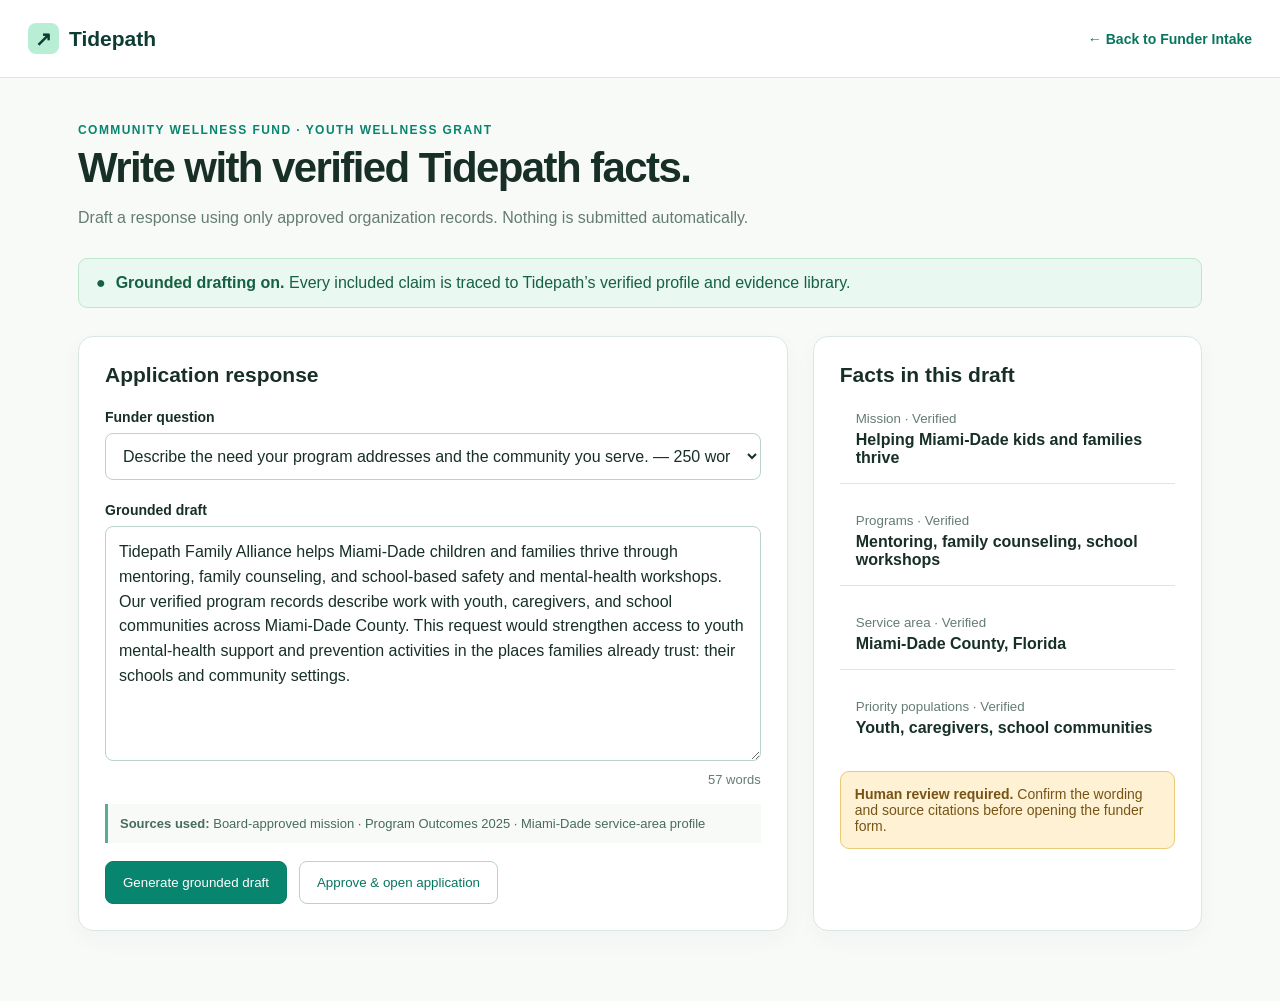
==== grant-writer.html @ 13b693a2 "Build Tidepath grant discovery workflow" ====
<!doctype html>
<html lang="en">
<head>
  <meta charset="utf-8">
  <meta name="viewport" content="width=device-width, initial-scale=1">
  <title>Grant Writer — Tidepath</title>
  <style>
    :root{--pine:#0c3c32;--green:#07856f;--mint:#e4f5ed;--ink:#172f27;--muted:#657c73;--line:#dbe7e1;--paper:#f8faf8;--amber:#fff1d4}
    *{box-sizing:border-box} body{margin:0;background:var(--paper);color:var(--ink);font-family:Inter,Arial,sans-serif} header{height:78px;background:#fff;border-bottom:1px solid var(--line);display:flex;align-items:center;justify-content:space-between;padding:0 max(28px,calc((100vw - 1300px)/2));gap:18px}.brand{font-weight:800;font-size:21px;color:var(--pine);display:flex;gap:10px;align-items:center}.mark{width:31px;height:31px;border-radius:8px;background:#b8efd4;color:var(--pine);display:grid;place-items:center;font-size:20px}.back{color:#087560;text-decoration:none;font-weight:700;font-size:14px}.layout{max-width:1180px;margin:0 auto;padding:45px 28px 70px}.eyebrow{color:var(--green);font-size:12px;text-transform:uppercase;font-weight:850;letter-spacing:.12em}h1{font-size:42px;line-height:1.05;margin:9px 0 11px;letter-spacing:-1.6px}p{color:var(--muted);line-height:1.5}.status{background:#e9f8f0;color:#166044;border:1px solid #bce7cd;border-radius:9px;padding:15px 17px;margin:28px 0;display:flex;gap:10px}.grid{display:grid;grid-template-columns:1.55fr .85fr;gap:25px}.card{background:#fff;border:1px solid var(--line);border-radius:15px;padding:26px;box-shadow:0 8px 25px rgba(18,58,45,.035)}h2{font-size:21px;margin:0 0 8px}label{display:block;font-weight:750;font-size:14px;margin:22px 0 8px}select,textarea{width:100%;font:inherit;border:1px solid #b9d3c8;border-radius:8px;padding:13px;background:white;color:var(--ink)}textarea{min-height:235px;line-height:1.55;resize:vertical}.source{background:#f3faf6;border-radius:9px;padding:14px;border:1px solid #d1e9dc;font-size:14px;color:#376c5d}.source strong{color:var(--pine)}.actions{display:flex;gap:12px;margin-top:18px;flex-wrap:wrap}button{font:700 15px inherit;border-radius:8px;padding:13px 17px;cursor:pointer;border:1px solid #0b7e69;background:#07856f;color:white}button.secondary{background:white;color:#087560;border-color:#acd9cb}.details{display:grid;gap:13px}.detail{padding:16px;border-bottom:1px solid var(--line)}.detail:last-child{border:0}.detail small{display:block;color:var(--muted);margin-bottom:5px}.cite{font-size:13px;background:#f8faf8;border-left:3px solid #59ad8e;padding:12px;margin-top:17px;color:#476b5e}.warning{background:var(--amber);border:1px solid #eac978;color:#775415;border-radius:9px;padding:14px;font-size:14px;margin-top:18px}.word{font-size:13px;color:var(--muted);text-align:right;margin-top:7px}@media(max-width:800px){.grid{grid-template-columns:1fr}h1{font-size:35px}.layout{padding:32px 18px}header{padding:0 18px}}
  </style>
</head>
<body>
  <header><div class="brand"><span class="mark">↗</span> Tidepath</div><a class="back" href="index.html">← Back to Funder Intake</a></header>
  <main class="layout">
    <div class="eyebrow">Community Wellness Fund · Youth Wellness Grant</div>
    <h1>Write with verified Tidepath facts.</h1>
    <p>Draft a response using only approved organization records. Nothing is submitted automatically.</p>
    <div class="status">● <span><strong>Grounded drafting on.</strong> Every included claim is traced to Tidepath’s verified profile and evidence library.</span></div>
    <div class="grid">
      <section class="card">
        <h2>Application response</h2>
        <label for="question">Funder question</label>
        <select id="question"><option value="need">Describe the need your program addresses and the community you serve. — 250 words</option><option value="program">Describe your program activities, intended outcomes, and how you will measure success. — 500 words</option><option value="budget">How will you use grant funds? — 250 words</option></select>
        <label for="draft">Grounded draft</label>
        <textarea id="draft">Tidepath Family Alliance helps Miami-Dade children and families thrive through mentoring, family counseling, and school-based safety and mental-health workshops. Our verified program records describe work with youth, caregivers, and school communities across Miami-Dade County. This request would strengthen access to youth mental-health support and prevention activities in the places families already trust: their schools and community settings.</textarea>
        <div id="word" class="word"></div>
        <div class="cite"><strong>Sources used:</strong> Board-approved mission · Program Outcomes 2025 · Miami-Dade service-area profile</div>
        <div class="actions"><button id="generate" type="button">Generate grounded draft</button><button id="approve" class="secondary" type="button">Approve & open application</button></div>
      </section>
      <aside class="card"><h2>Facts in this draft</h2><div class="details"><div class="detail"><small>Mission · Verified</small><strong>Helping Miami-Dade kids and families thrive</strong></div><div class="detail"><small>Programs · Verified</small><strong>Mentoring, family counseling, school workshops</strong></div><div class="detail"><small>Service area · Verified</small><strong>Miami-Dade County, Florida</strong></div><div class="detail"><small>Priority populations · Verified</small><strong>Youth, caregivers, school communities</strong></div></div><div class="warning"><strong>Human review required.</strong> Confirm the wording and source citations before opening the funder form.</div></aside>
    </div>
  </main>
  <script>
    const draft=document.getElementById('draft'), question=document.getElementById('question'), word=document.getElementById('word');
    if (new URLSearchParams(window.location.search).get('opportunity') === 'miami') {
      document.querySelector('.eyebrow').textContent = 'MIAMI GRANT OFFER · YOUTH WELLNESS MICROGRANT';
      question.options[0].textContent = 'Tell us about your project and Greater Miami impact. — 2,000 characters';
      question.options[1].textContent = 'How will you use the money? — 500 characters';
      question.options[2].textContent = 'Tell us a little about your organization. — 500 characters';
    }
    const responses={need:'Tidepath Family Alliance helps Miami-Dade children and families thrive through mentoring, family counseling, and school-based safety and mental-health workshops. Our verified program records describe work with youth, caregivers, and school communities across Miami-Dade County. This request would strengthen access to youth mental-health support and prevention activities in the places families already trust: their schools and community settings.',program:'Tidepath delivers mentoring, family counseling, and safety and mental-health workshops in Miami-Dade schools and community settings. We will track participation across youth, caregivers, and school communities, along with approved program outcomes and feedback from participants. Our staff will use these records to monitor reach and improve delivery throughout the grant period.',budget:'Tidepath will use grant funds for staff time, program supplies, transportation, and evaluation connected to youth mental-health workshops. Each expense will be assigned to the funder-approved budget category and reviewed against the grant period before it is reported.'};
    function update(){word.textContent=draft.value.trim().split(/\s+/).filter(Boolean).length+' words';} update(); draft.addEventListener('input',update); document.getElementById('generate').addEventListener('click',()=>{draft.value=responses[question.value];update();});
    document.getElementById('approve').addEventListener('click',()=>{const application={name:'Claudette Rivera',email:'claudette@tidepath.org',organization:'Tidepath Family Alliance',title:'Youth Wellness in Miami-Dade',project:draft.value,money:'Grant funds will support staff time, program supplies, transportation, and evaluation for youth mental-health workshops.',about:'Tidepath Family Alliance helps Miami-Dade children and families thrive through mentoring, family counseling, and school-based safety and mental-health workshops.',miami:'This project serves young people, caregivers, and school communities in Miami-Dade County, Florida.'};const sharedDraft=btoa(unescape(encodeURIComponent(JSON.stringify(application))));window.open('https://miami-grant-offer.vercel.app/?from=tidepath&draft='+encodeURIComponent(sharedDraft),'_blank','noopener,noreferrer');});
  </script>
</body>
</html>
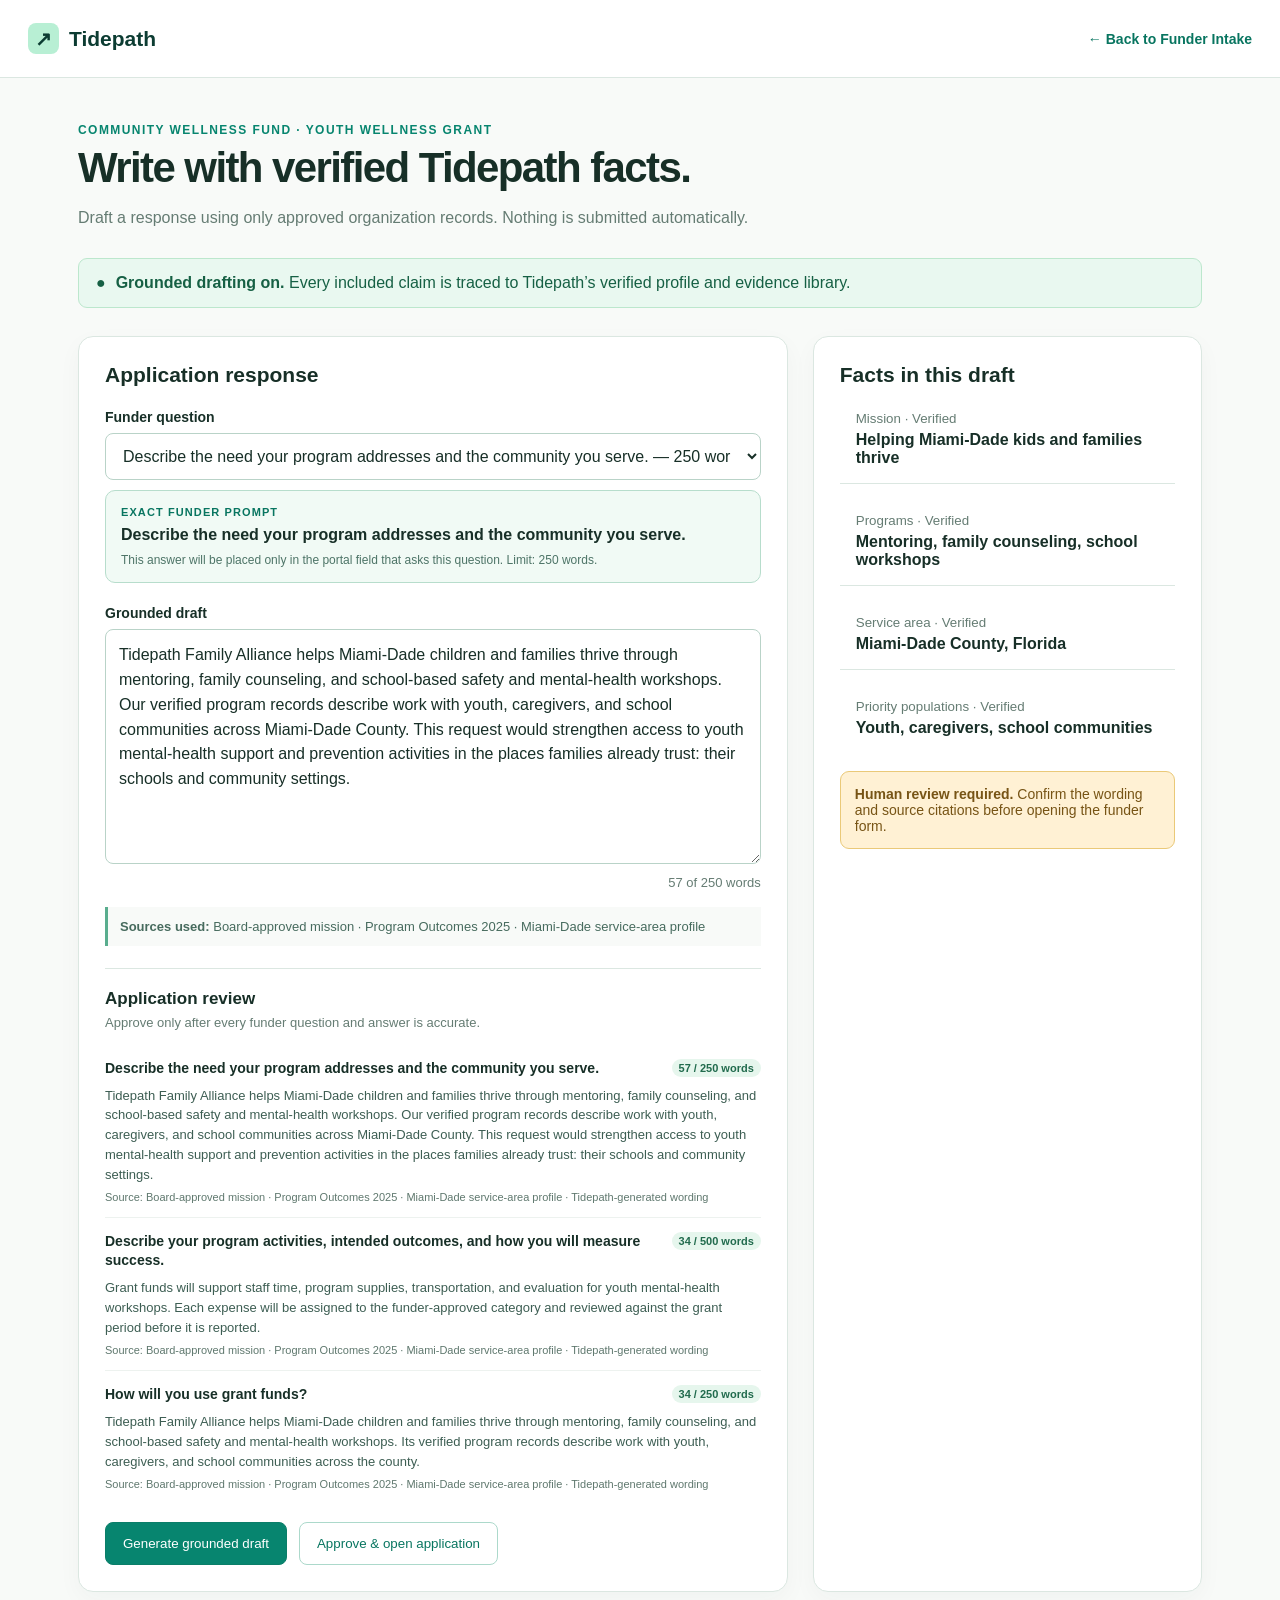
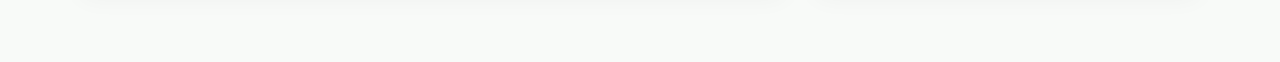
==== commit 8ec83dd6: "Add foundation discovery, operating finances, and approved-draft fill. Search Candid alongside Grant" ====
--- a/grant-writer.html
+++ b/grant-writer.html
@@ -6,11 +6,14 @@
   <title>Grant Writer — Tidepath</title>
   <style>
     :root{--pine:#0c3c32;--green:#07856f;--mint:#e4f5ed;--ink:#172f27;--muted:#657c73;--line:#dbe7e1;--paper:#f8faf8;--amber:#fff1d4}
-    *{box-sizing:border-box} body{margin:0;background:var(--paper);color:var(--ink);font-family:Inter,Arial,sans-serif} header{height:78px;background:#fff;border-bottom:1px solid var(--line);display:flex;align-items:center;justify-content:space-between;padding:0 max(28px,calc((100vw - 1300px)/2));gap:18px}.brand{font-weight:800;font-size:21px;color:var(--pine);display:flex;gap:10px;align-items:center}.mark{width:31px;height:31px;border-radius:8px;background:#b8efd4;color:var(--pine);display:grid;place-items:center;font-size:20px}.back{color:#087560;text-decoration:none;font-weight:700;font-size:14px}.layout{max-width:1180px;margin:0 auto;padding:45px 28px 70px}.eyebrow{color:var(--green);font-size:12px;text-transform:uppercase;font-weight:850;letter-spacing:.12em}h1{font-size:42px;line-height:1.05;margin:9px 0 11px;letter-spacing:-1.6px}p{color:var(--muted);line-height:1.5}.status{background:#e9f8f0;color:#166044;border:1px solid #bce7cd;border-radius:9px;padding:15px 17px;margin:28px 0;display:flex;gap:10px}.grid{display:grid;grid-template-columns:1.55fr .85fr;gap:25px}.card{background:#fff;border:1px solid var(--line);border-radius:15px;padding:26px;box-shadow:0 8px 25px rgba(18,58,45,.035)}h2{font-size:21px;margin:0 0 8px}label{display:block;font-weight:750;font-size:14px;margin:22px 0 8px}select,textarea{width:100%;font:inherit;border:1px solid #b9d3c8;border-radius:8px;padding:13px;background:white;color:var(--ink)}textarea{min-height:235px;line-height:1.55;resize:vertical}.source{background:#f3faf6;border-radius:9px;padding:14px;border:1px solid #d1e9dc;font-size:14px;color:#376c5d}.source strong{color:var(--pine)}.actions{display:flex;gap:12px;margin-top:18px;flex-wrap:wrap}button{font:700 15px inherit;border-radius:8px;padding:13px 17px;cursor:pointer;border:1px solid #0b7e69;background:#07856f;color:white}button.secondary{background:white;color:#087560;border-color:#acd9cb}.details{display:grid;gap:13px}.detail{padding:16px;border-bottom:1px solid var(--line)}.detail:last-child{border:0}.detail small{display:block;color:var(--muted);margin-bottom:5px}.cite{font-size:13px;background:#f8faf8;border-left:3px solid #59ad8e;padding:12px;margin-top:17px;color:#476b5e}.warning{background:var(--amber);border:1px solid #eac978;color:#775415;border-radius:9px;padding:14px;font-size:14px;margin-top:18px}.word{font-size:13px;color:var(--muted);text-align:right;margin-top:7px}@media(max-width:800px){.grid{grid-template-columns:1fr}h1{font-size:35px}.layout{padding:32px 18px}header{padding:0 18px}}
+    *{box-sizing:border-box} body{margin:0;background:var(--paper);color:var(--ink);font-family:Inter,Arial,sans-serif} header{height:78px;background:#fff;border-bottom:1px solid var(--line);display:flex;align-items:center;justify-content:space-between;padding:0 max(28px,calc((100vw - 1300px)/2));gap:18px}.brand{font-weight:800;font-size:21px;color:var(--pine);display:flex;gap:10px;align-items:center;text-decoration:none}.mark{width:31px;height:31px;border-radius:8px;background:#b8efd4;color:var(--pine);display:grid;place-items:center;font-size:20px}.back{color:#087560;text-decoration:none;font-weight:700;font-size:14px}.layout{max-width:1180px;margin:0 auto;padding:45px 28px 70px}.eyebrow{color:var(--green);font-size:12px;text-transform:uppercase;font-weight:850;letter-spacing:.12em}h1{font-size:42px;line-height:1.05;margin:9px 0 11px;letter-spacing:-1.6px}p{color:var(--muted);line-height:1.5}.status{background:#e9f8f0;color:#166044;border:1px solid #bce7cd;border-radius:9px;padding:15px 17px;margin:28px 0;display:flex;gap:10px}.grid{display:grid;grid-template-columns:1.55fr .85fr;gap:25px}.card{background:#fff;border:1px solid var(--line);border-radius:15px;padding:26px;box-shadow:0 8px 25px rgba(18,58,45,.035)}h2{font-size:21px;margin:0 0 8px}label{display:block;font-weight:750;font-size:14px;margin:22px 0 8px}select,textarea{width:100%;font:inherit;border:1px solid #b9d3c8;border-radius:8px;padding:13px;background:white;color:var(--ink)}textarea{min-height:235px;line-height:1.55;resize:vertical}.source{background:#f3faf6;border-radius:9px;padding:14px;border:1px solid #d1e9dc;font-size:14px;color:#376c5d}.source strong{color:var(--pine)}.actions{display:flex;gap:12px;margin-top:18px;flex-wrap:wrap}button{font:700 15px inherit;border-radius:8px;padding:13px 17px;cursor:pointer;border:1px solid #0b7e69;background:#07856f;color:white}button.secondary{background:white;color:#087560;border-color:#acd9cb}.details{display:grid;gap:13px}.detail{padding:16px;border-bottom:1px solid var(--line)}.detail:last-child{border:0}.detail small{display:block;color:var(--muted);margin-bottom:5px}.cite{font-size:13px;background:#f8faf8;border-left:3px solid #59ad8e;padding:12px;margin-top:17px;color:#476b5e}.warning{background:var(--amber);border:1px solid #eac978;color:#775415;border-radius:9px;padding:14px;font-size:14px;margin-top:18px}.word{font-size:13px;color:var(--muted);text-align:right;margin-top:7px}@media(max-width:800px){.grid{grid-template-columns:1fr}h1{font-size:35px}.layout{padding:32px 18px}header{padding:0 18px}}
+  </style>
+  <style>
+    .prompt-review{margin:10px 0 18px;padding:15px;border:1px solid #b7ddcc;border-radius:10px;background:#f1faf5}.prompt-label{color:#087560;font-size:11px;font-weight:850;letter-spacing:.1em;text-transform:uppercase}.prompt-text{margin-top:6px;font-size:16px;font-weight:750;line-height:1.38}.prompt-help{margin-top:7px;color:#4d7467;font-size:12px}.application-review{margin-top:22px;padding-top:20px;border-top:1px solid var(--line)}.application-review h3{margin:0;font-size:17px}.application-review>p{margin:4px 0 12px;font-size:13px}.review-question{padding:14px 0;border-top:1px solid #edf2ef}.review-question:first-of-type{border-top:0}.review-question-head{display:flex;justify-content:space-between;gap:12px;align-items:flex-start}.review-question b{font-size:14px;line-height:1.35}.review-question span{flex:0 0 auto;padding:3px 7px;border-radius:10px;background:#e6f6ed;color:#216b4d;font-size:11px;font-weight:800}.review-answer{margin:8px 0 0;color:#3d5e53;font-size:13px;line-height:1.52}.review-source{margin-top:7px;color:#5f786e;font-size:11px}
   </style>
 </head>
 <body>
-  <header><div class="brand"><span class="mark">↗</span> Tidepath</div><a class="back" href="index.html">← Back to Funder Intake</a></header>
+  <header><a class="brand" href="index.html?view=overview" aria-label="Tidepath home — Overview"><span class="mark">↗</span> Tidepath</a><a class="back" href="index.html">← Back to Funder Intake</a></header>
   <main class="layout">
     <div class="eyebrow">Community Wellness Fund · Youth Wellness Grant</div>
     <h1>Write with verified Tidepath facts.</h1>
@@ -20,27 +23,45 @@
       <section class="card">
         <h2>Application response</h2>
         <label for="question">Funder question</label>
-        <select id="question"><option value="need">Describe the need your program addresses and the community you serve. — 250 words</option><option value="program">Describe your program activities, intended outcomes, and how you will measure success. — 500 words</option><option value="budget">How will you use grant funds? — 250 words</option></select>
+        <select id="question"><option value="need">Describe the need your program addresses and the community you serve. — 250 words</option><option value="program">Describe your program activities, intended outcomes, and how you will measure success. — 500 words</option><option value="budget">How will you use grant funds? — 250 words</option><option value="impact" hidden>How does this project impact Greater Miami? — 700 characters</option></select>
+        <div class="prompt-review"><div class="prompt-label">Exact funder prompt</div><div class="prompt-text" id="prompt-text"></div><div class="prompt-help" id="prompt-help"></div></div>
         <label for="draft">Grounded draft</label>
         <textarea id="draft">Tidepath Family Alliance helps Miami-Dade children and families thrive through mentoring, family counseling, and school-based safety and mental-health workshops. Our verified program records describe work with youth, caregivers, and school communities across Miami-Dade County. This request would strengthen access to youth mental-health support and prevention activities in the places families already trust: their schools and community settings.</textarea>
         <div id="word" class="word"></div>
         <div class="cite"><strong>Sources used:</strong> Board-approved mission · Program Outcomes 2025 · Miami-Dade service-area profile</div>
+        <section class="application-review"><h3>Application review</h3><p>Approve only after every funder question and answer is accurate.</p><div id="review-list"></div></section>
         <div class="actions"><button id="generate" type="button">Generate grounded draft</button><button id="approve" class="secondary" type="button">Approve & open application</button></div>
       </section>
       <aside class="card"><h2>Facts in this draft</h2><div class="details"><div class="detail"><small>Mission · Verified</small><strong>Helping Miami-Dade kids and families thrive</strong></div><div class="detail"><small>Programs · Verified</small><strong>Mentoring, family counseling, school workshops</strong></div><div class="detail"><small>Service area · Verified</small><strong>Miami-Dade County, Florida</strong></div><div class="detail"><small>Priority populations · Verified</small><strong>Youth, caregivers, school communities</strong></div></div><div class="warning"><strong>Human review required.</strong> Confirm the wording and source citations before opening the funder form.</div></aside>
     </div>
   </main>
   <script>
-    const draft=document.getElementById('draft'), question=document.getElementById('question'), word=document.getElementById('word');
-    if (new URLSearchParams(window.location.search).get('opportunity') === 'miami') {
+    const draft=document.getElementById('draft'), question=document.getElementById('question'), word=document.getElementById('word'), promptText=document.getElementById('prompt-text'), promptHelp=document.getElementById('prompt-help'), reviewList=document.getElementById('review-list');
+    const isMiami = new URLSearchParams(window.location.search).get('opportunity') === 'miami';
+    const responses={need:'Tidepath Family Alliance helps Miami-Dade children and families thrive through mentoring, family counseling, and school-based safety and mental-health workshops. Our verified program records describe work with youth, caregivers, and school communities across Miami-Dade County. This request would strengthen access to youth mental-health support and prevention activities in the places families already trust: their schools and community settings.',program:'Grant funds will support staff time, program supplies, transportation, and evaluation for youth mental-health workshops. Each expense will be assigned to the funder-approved category and reviewed against the grant period before it is reported.',budget:'Tidepath Family Alliance helps Miami-Dade children and families thrive through mentoring, family counseling, and school-based safety and mental-health workshops. Its verified program records describe work with youth, caregivers, and school communities across the county.',impact:'This project serves young people, caregivers, and school communities in Miami-Dade County, Florida, strengthening access to practical youth mental-health support in the places families already trust.'};
+    const genericPrompts={need:{prompt:'Describe the need your program addresses and the community you serve.',limit:250,unit:'words'},program:{prompt:'Describe your program activities, intended outcomes, and how you will measure success.',limit:500,unit:'words'},budget:{prompt:'How will you use grant funds?',limit:250,unit:'words'}};
+    const miamiPrompts={need:{prompt:'Tell us about your project.',limit:2000,unit:'characters'},program:{prompt:'How will you use the money?',limit:500,unit:'characters'},budget:{prompt:'Tell us a little about your organization.',limit:500,unit:'characters'},impact:{prompt:'How does this project impact Greater Miami?',limit:700,unit:'characters'}};
+    const prompts=isMiami?miamiPrompts:genericPrompts;
+    const sourceLabel='Board-approved mission · Program Outcomes 2025 · Miami-Dade service-area profile';
+    const escapeHtml=value=>String(value||'').replace(/[&<>"']/g,char=>({'&':'&amp;','<':'&lt;','>':'&gt;','"':'&quot;',"'":'&#39;'}[char]));
+    if (isMiami) {
       document.querySelector('.eyebrow').textContent = 'MIAMI GRANT OFFER · YOUTH WELLNESS MICROGRANT';
-      question.options[0].textContent = 'Tell us about your project and Greater Miami impact. — 2,000 characters';
+      question.options[0].textContent = 'Tell us about your project. — 2,000 characters';
       question.options[1].textContent = 'How will you use the money? — 500 characters';
       question.options[2].textContent = 'Tell us a little about your organization. — 500 characters';
+      question.options[3].hidden = false;
     }
-    const responses={need:'Tidepath Family Alliance helps Miami-Dade children and families thrive through mentoring, family counseling, and school-based safety and mental-health workshops. Our verified program records describe work with youth, caregivers, and school communities across Miami-Dade County. This request would strengthen access to youth mental-health support and prevention activities in the places families already trust: their schools and community settings.',program:'Tidepath delivers mentoring, family counseling, and safety and mental-health workshops in Miami-Dade schools and community settings. We will track participation across youth, caregivers, and school communities, along with approved program outcomes and feedback from participants. Our staff will use these records to monitor reach and improve delivery throughout the grant period.',budget:'Tidepath will use grant funds for staff time, program supplies, transportation, and evaluation connected to youth mental-health workshops. Each expense will be assigned to the funder-approved budget category and reviewed against the grant period before it is reported.'};
-    function update(){word.textContent=draft.value.trim().split(/\s+/).filter(Boolean).length+' words';} update(); draft.addEventListener('input',update); document.getElementById('generate').addEventListener('click',()=>{draft.value=responses[question.value];update();});
-    document.getElementById('approve').addEventListener('click',()=>{const application={name:'Claudette Rivera',email:'claudette@tidepath.org',organization:'Tidepath Family Alliance',title:'Youth Wellness in Miami-Dade',project:draft.value,money:'Grant funds will support staff time, program supplies, transportation, and evaluation for youth mental-health workshops.',about:'Tidepath Family Alliance helps Miami-Dade children and families thrive through mentoring, family counseling, and school-based safety and mental-health workshops.',miami:'This project serves young people, caregivers, and school communities in Miami-Dade County, Florida.'};const sharedDraft=btoa(unescape(encodeURIComponent(JSON.stringify(application))));window.open('https://miami-grant-offer.vercel.app/?from=tidepath&draft='+encodeURIComponent(sharedDraft),'_blank','noopener,noreferrer');});
+    const answers={...responses};
+    function countValue(value, unit){return unit==='characters'?value.length:value.trim().split(/\s+/).filter(Boolean).length;}
+    function updatePrompt(){const current=prompts[question.value];promptText.textContent=current.prompt;promptHelp.textContent='This answer will be placed only in the portal field that asks this question. Limit: '+current.limit.toLocaleString()+' '+current.unit+'.';}
+    function renderReview(){reviewList.innerHTML=Object.entries(prompts).map(([key,item])=>{const count=countValue(answers[key],item.unit);return `<article class="review-question"><div class="review-question-head"><b>${escapeHtml(item.prompt)}</b><span>${count.toLocaleString()} / ${item.limit.toLocaleString()} ${item.unit}</span></div><p class="review-answer">${escapeHtml(answers[key])}</p><div class="review-source">Source: ${escapeHtml(sourceLabel)} · Tidepath-generated wording</div></article>`;}).join('');}
+    function updateCount(){const current=prompts[question.value];word.textContent=countValue(draft.value,current.unit).toLocaleString()+' of '+current.limit.toLocaleString()+' '+current.unit;}
+    function syncCurrentAnswer(){answers[question.value]=draft.value;updateCount();renderReview();}
+    draft.value=answers.need;updatePrompt();updateCount();renderReview();
+    question.addEventListener('change',()=>{draft.value=answers[question.value]||'';updatePrompt();updateCount();});
+    draft.addEventListener('input',syncCurrentAnswer);
+    document.getElementById('generate').addEventListener('click',()=>{draft.value=responses[question.value];syncCurrentAnswer();});
+    document.getElementById('approve').addEventListener('click',()=>{syncCurrentAnswer();const application={name:'Claudette Rivera',email:'claudette@tidepath.org',organization:'Tidepath Family Alliance',title:'Youth Wellness in Miami-Dade',project:answers.need,money:answers.program,about:answers.budget,miami:answers.impact,sources:['Board-approved mission','Program Outcomes 2025','Miami-Dade service-area profile'],generatedFields:['project','money','about','miami']};window.postMessage({type:'TIDEPATH_APPROVED_DRAFT',payload:application},window.location.origin);try{localStorage.setItem('miamiGrantOfferDraft',JSON.stringify(application));}catch(error){}const portalUrl=new URL('miami-grant-offer.html',window.location.href);portalUrl.searchParams.set('from','tidepath');window.open(portalUrl.href,'_blank','noopener,noreferrer');});
   </script>
 </body>
 </html>
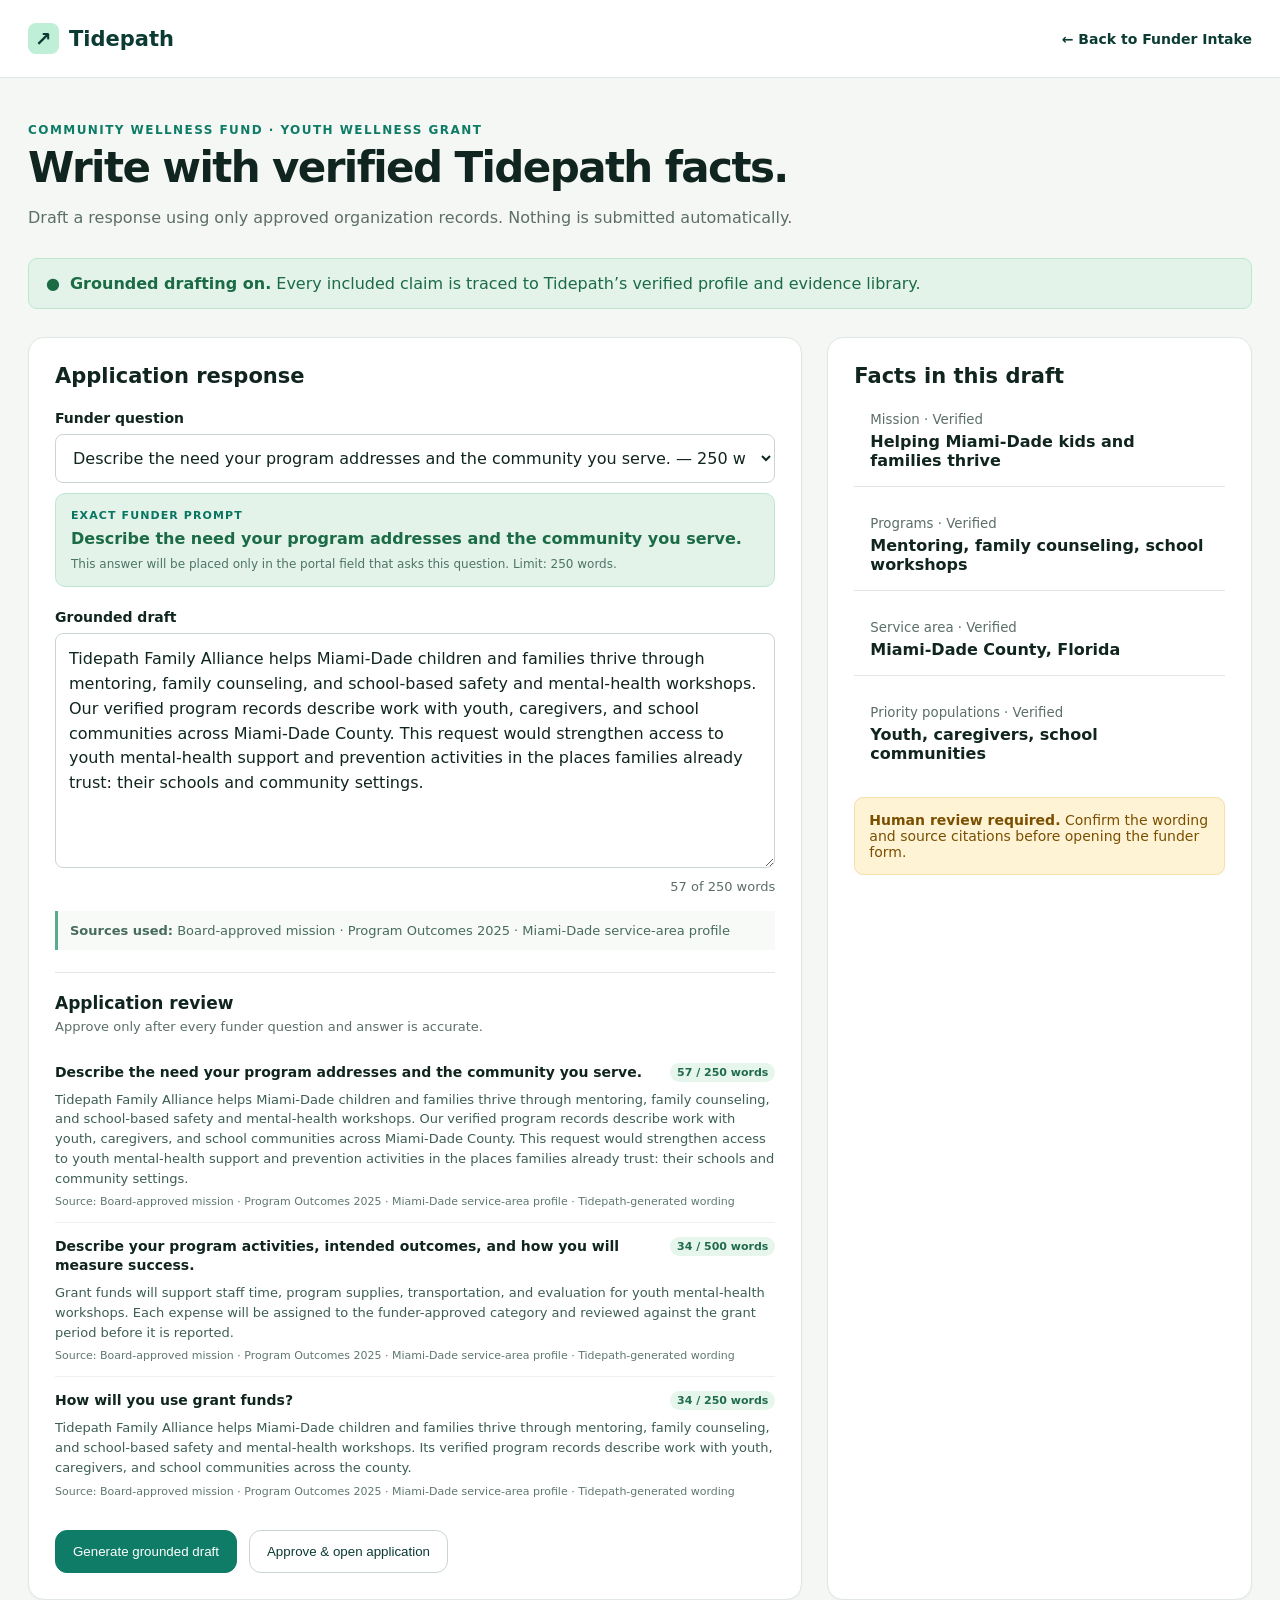
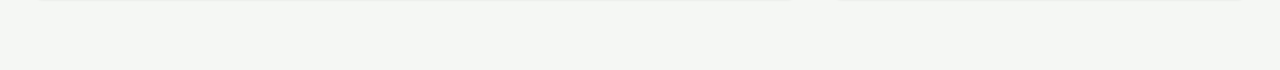
==== commit bca81b24: "pdf video" ====
--- a/grant-writer.html
+++ b/grant-writer.html
@@ -10,6 +10,10 @@
   </style>
   <style>
     .prompt-review{margin:10px 0 18px;padding:15px;border:1px solid #b7ddcc;border-radius:10px;background:#f1faf5}.prompt-label{color:#087560;font-size:11px;font-weight:850;letter-spacing:.1em;text-transform:uppercase}.prompt-text{margin-top:6px;font-size:16px;font-weight:750;line-height:1.38}.prompt-help{margin-top:7px;color:#4d7467;font-size:12px}.application-review{margin-top:22px;padding-top:20px;border-top:1px solid var(--line)}.application-review h3{margin:0;font-size:17px}.application-review>p{margin:4px 0 12px;font-size:13px}.review-question{padding:14px 0;border-top:1px solid #edf2ef}.review-question:first-of-type{border-top:0}.review-question-head{display:flex;justify-content:space-between;gap:12px;align-items:flex-start}.review-question b{font-size:14px;line-height:1.35}.review-question span{flex:0 0 auto;padding:3px 7px;border-radius:10px;background:#e6f6ed;color:#216b4d;font-size:11px;font-weight:800}.review-answer{margin:8px 0 0;color:#3d5e53;font-size:13px;line-height:1.52}.review-source{margin-top:7px;color:#5f786e;font-size:11px}
+  </style>
+  <link rel="stylesheet" href="./tidepath-evergreen-tokens.css">
+  <style>
+    body{background:var(--canvas);color:var(--ink);font-family:var(--font-ui)}header{border-bottom-color:var(--line)}.brand,.back{color:var(--evergreen)}.mark{background:var(--seafoam);color:var(--evergreen)}h1,h2,h3{font-family:var(--font-display);color:var(--ink)}.layout{max-width:1290px}.card{border-radius:var(--radius-lg);box-shadow:var(--shadow)}button{border-radius:var(--radius-md);border-color:var(--tide);background:var(--tide)}button.secondary{border-color:var(--line-strong);color:var(--evergreen)}.status,.source,.prompt-review{border-color:var(--success-line);background:var(--success-bg);color:var(--success-fg)}.warning{border-color:var(--attention-line);background:var(--attention-bg);color:var(--attention-fg)}select,textarea{border-color:var(--line-strong);border-radius:var(--radius-sm)}
   </style>
 </head>
 <body>
--- a/tidepath-evergreen-tokens.css
+++ b/tidepath-evergreen-tokens.css
@@ -0,0 +1,61 @@
+/* Tidepath Evergreen palette tokens, adapted from the supplied Hackathon reference. */
+:root {
+  --evergreen: #0B3B33;
+  --evergreen-hover: #134A40;
+  --tide: #0E7C66;
+  --tide-dark: #0B6E5A;
+  --seafoam: #BFEFD6;
+
+  --ink: #10251F;
+  --ink-soft: #2E4A41;
+  --muted: #5B6E67;
+  --line-strong: #C9D6CF;
+  --line: #E1E7E3;
+  --divider: #EEF2EF;
+  --soft: #F1F5F2;
+  --canvas: #F5F7F4;
+  --paper: #FFFFFF;
+
+  --side-text: #CFE3DA;
+  --side-muted: #A9C7BB;
+
+  --success-fg: #1B6B45;
+  --success-bg: #E3F3EA;
+  --success-line: #BCE7CD;
+  --attention-fg: #7A4F00;
+  --attention-bg: #FFF3D6;
+  --attention-line: #F4DFAE;
+  --attention-bar: #D08A12;
+  --critical-fg: #A63A22;
+  --critical-bg: #FCEBE5;
+  --critical-line: #F3CFC2;
+  --info-fg: #24496B;
+  --info-bg: #EAF1F8;
+  --info-line: #D3E1EE;
+  --info-data: #4A7FB0;
+  --neutral-fg: #2E4A41;
+  --neutral-bg: #F1F5F2;
+  --neutral-line: #DDE5E0;
+  --highlight: #F2B544;
+  --highlight-ink: #3D2A00;
+
+  --radius-sm: 8px;
+  --radius-md: 12px;
+  --radius-lg: 16px;
+  --font-ui: Inter, system-ui, -apple-system, BlinkMacSystemFont, "Segoe UI", sans-serif;
+  --font-display: "Bricolage Grotesque", Inter, system-ui, sans-serif;
+
+  /* Existing app aliases */
+  --evergreen-2: var(--evergreen-hover);
+  --teal: var(--tide);
+  --teal-dark: var(--tide-dark);
+  --mint: var(--success-bg);
+  --amber: var(--attention-bg);
+  --amber-line: var(--attention-line);
+  --amber-ink: var(--attention-fg);
+  --shadow: 0 1px 2px rgba(16, 37, 31, .04);
+
+  /* Grant Writer aliases */
+  --pine: var(--evergreen);
+  --green: var(--tide);
+}
